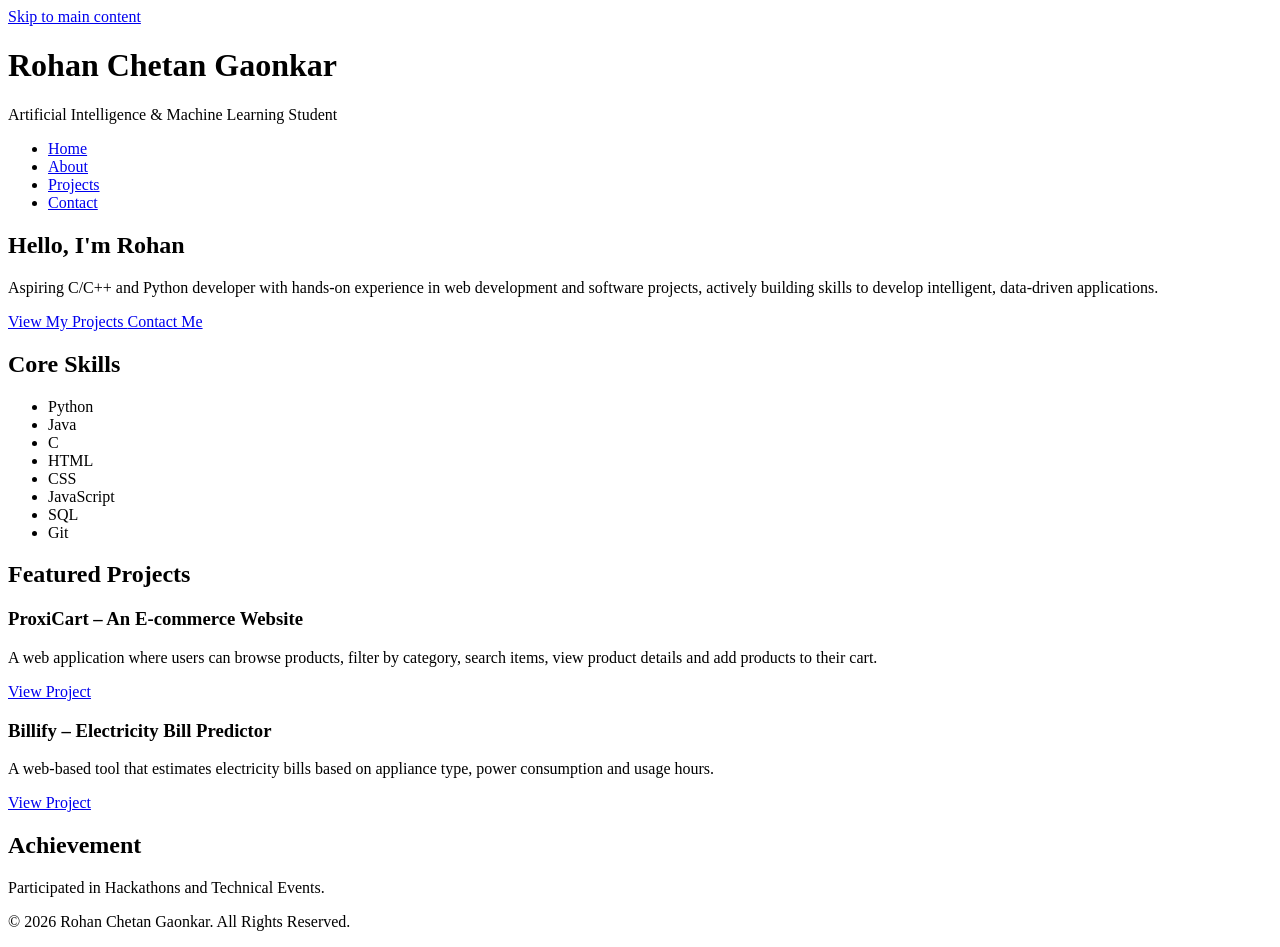
==== index.html @ 2229662d "Add files via upload" ====
<!DOCTYPE html>

<html lang="en">

<head>
    <meta charset="UTF-8">


<meta name="viewport" content="width=device-width, initial-scale=1.0">

<title>Rohan Chetan Gaonkar | AI & ML Portfolio</title>

<meta name="description"
    content="Portfolio of Rohan Chetan Gaonkar, an aspiring AI and Machine Learning developer skilled in Python, Java, C, JavaScript, SQL and web development.">

<meta name="author" content="Rohan Chetan Gaonkar">

<meta name="robots" content="index, follow">

<link rel="canonical" href="https://yourdomain.com/">

<link rel="stylesheet" href="css/style.css">


</head>

<body>


<!-- Skip Navigation -->
<a class="skip-link" href="#main-content">
    Skip to main content
</a>

<!-- Header -->
<header role="banner">

    <div class="container">

        <h1>Rohan Chetan Gaonkar</h1>

        <p>Artificial Intelligence &amp; Machine Learning Student</p>

        <!-- Navigation -->
        <nav aria-label="Primary Navigation">

            <ul>
                <li>
                    <a href="index.html" aria-current="page">
                        Home
                    </a>
                </li>

                <li>
                    <a href="about.html">
                        About
                    </a>
                </li>

                <li>
                    <a href="projects.html">
                        Projects
                    </a>
                </li>

                <li>
                    <a href="contact.html">
                        Contact
                    </a>
                </li>
            </ul>

        </nav>

    </div>

</header>

<!-- Main Content -->
<main id="main-content">

    <!-- Hero Section -->
    <section class="hero" aria-labelledby="hero-heading">

        <div class="container">

            <h2 id="hero-heading">
                Hello, I'm Rohan
            </h2>

            <p>
                Aspiring C/C++ and Python developer with hands-on
                experience in web development and software projects,
                actively building skills to develop intelligent,
                data-driven applications.
            </p>

            <div class="hero-buttons">

                <a href="projects.html" class="button">
                    View My Projects
                </a>

                <a href="contact.html" class="button secondary-button">
                    Contact Me
                </a>

            </div>

        </div>

    </section>

    <!-- Skills Section -->
    <section class="skills" aria-labelledby="skills-heading">

        <div class="container">

            <h2 id="skills-heading">
                Core Skills
            </h2>

            <ul class="skills-list">

                <li>Python</li>
                <li>Java</li>
                <li>C</li>
                <li>HTML</li>
                <li>CSS</li>
                <li>JavaScript</li>
                <li>SQL</li>
                <li>Git</li>

            </ul>

        </div>

    </section>

    <!-- Featured Projects -->
    <section class="featured-projects"
        aria-labelledby="projects-heading">

        <div class="container">

            <h2 id="projects-heading">
                Featured Projects
            </h2>

            <div class="project-grid">

                <article class="project-card">

                    <h3>
                        ProxiCart – An E-commerce Website
                    </h3>

                    <p>
                        A web application where users can browse
                        products, filter by category, search items,
                        view product details and add products to
                        their cart.
                    </p>

                    <a href="projects.html"
                        aria-label="Learn more about ProxiCart project">
                        View Project
                    </a>

                </article>

                <article class="project-card">

                    <h3>
                        Billify – Electricity Bill Predictor
                    </h3>

                    <p>
                        A web-based tool that estimates electricity
                        bills based on appliance type, power
                        consumption and usage hours.
                    </p>

                    <a href="projects.html"
                        aria-label="Learn more about Billify project">
                        View Project
                    </a>

                </article>

            </div>

        </div>

    </section>

    <!-- Achievement Section -->
    <section class="achievement"
        aria-labelledby="achievement-heading">

        <div class="container">

            <h2 id="achievement-heading">
                Achievement
            </h2>

            <p>
                Participated in Hackathons and Technical Events.
            </p>

        </div>

    </section>

</main>

<!-- Footer -->
<footer role="contentinfo">

    <div class="container">

        <p>
            &copy; 2026 Rohan Chetan Gaonkar.
            All Rights Reserved.
        </p>

    </div>

</footer>

<script src="js/script.js"></script>
</body>

</html>
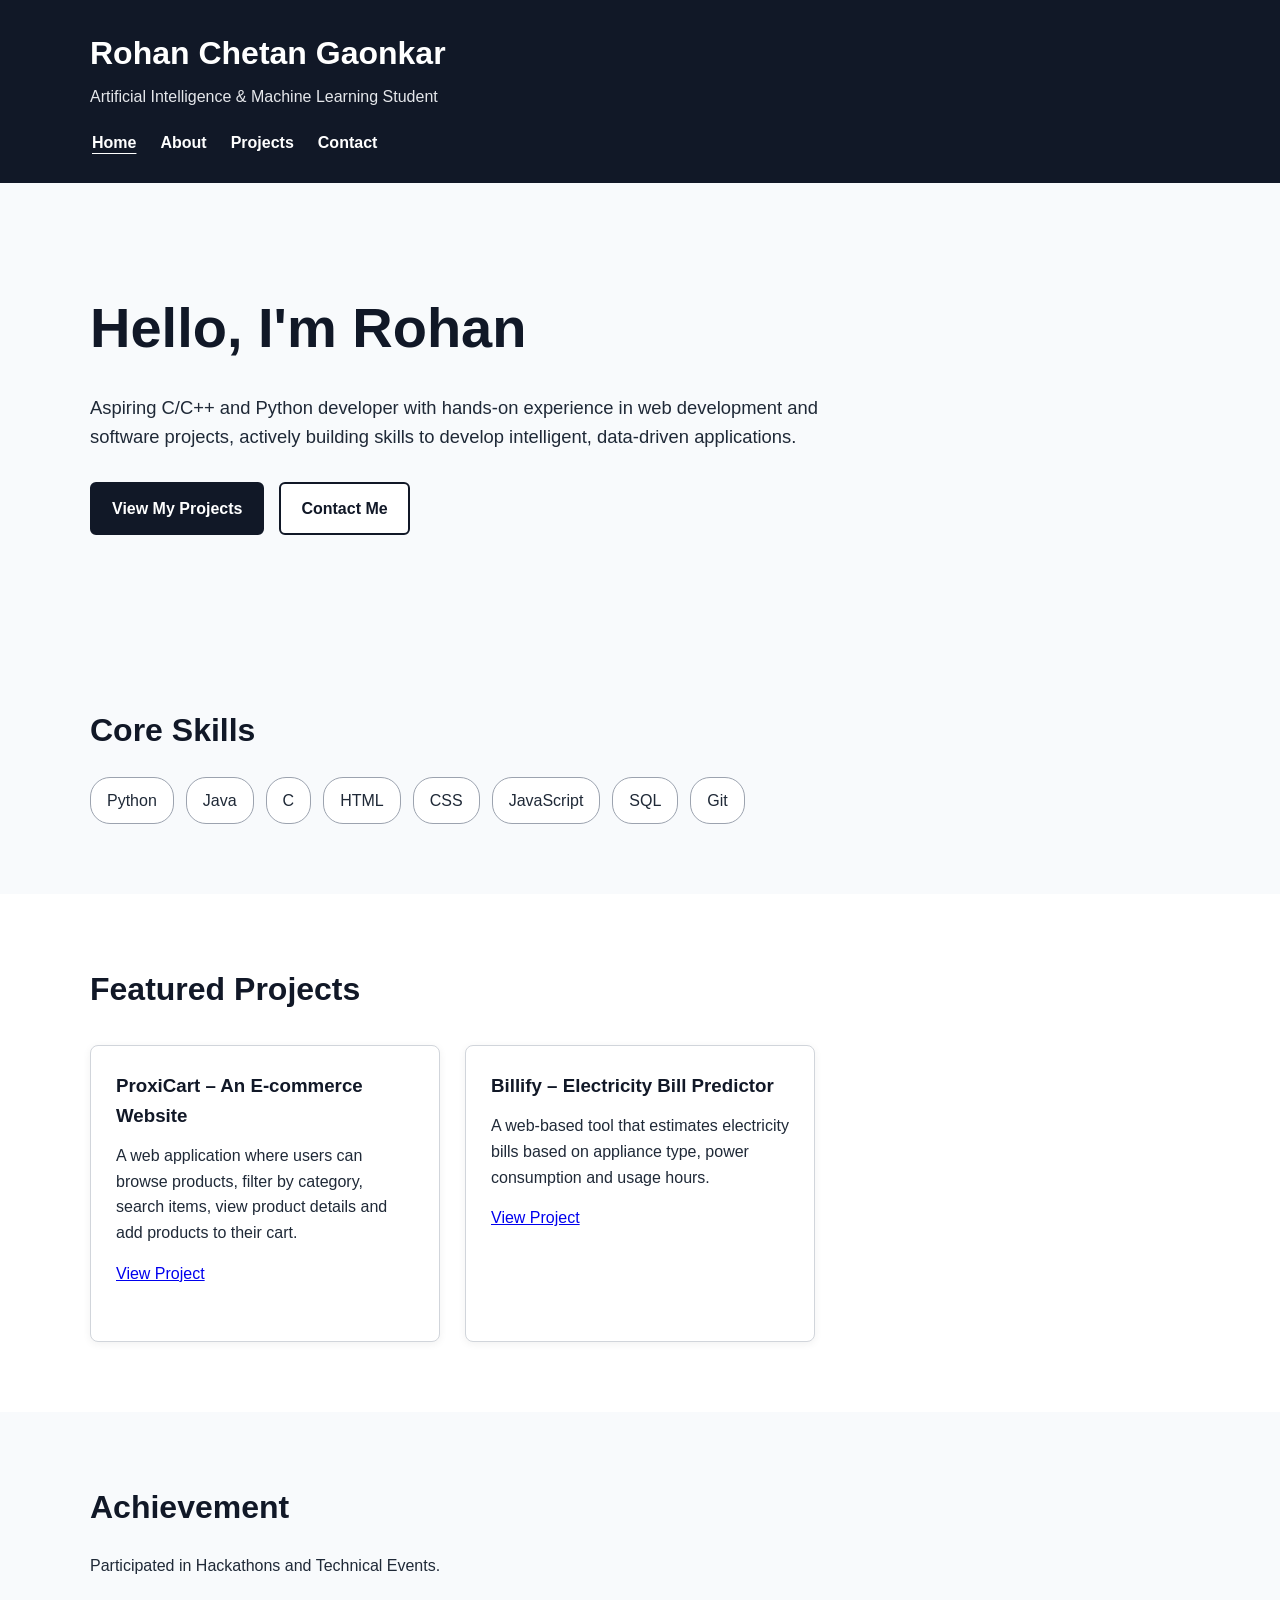
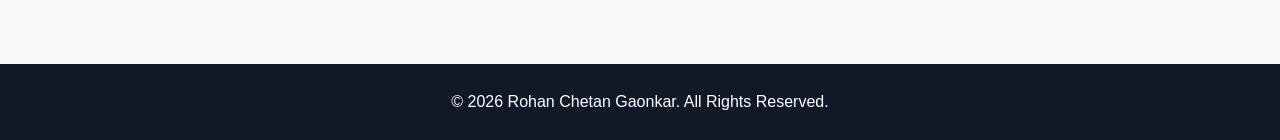
==== commit ced9ad41: "Add files via upload" ====
--- a/index.html
+++ b/index.html
@@ -19,7 +19,7 @@
 
 <link rel="canonical" href="https://yourdomain.com/">
 
-<link rel="stylesheet" href="css/style.css">
+<link rel="stylesheet" href="style.css">
 
 
 </head>
@@ -228,7 +228,7 @@
 
 </footer>
 
-<script src="js/script.js"></script>
+<script src="script.js"></script>
 </body>
 
 </html>
--- a/style.css
+++ b/style.css
@@ -0,0 +1,404 @@
+/* =========================================
+Base Styles
+========================================= */
+
+* {
+  box-sizing: border-box;
+  margin: 0;
+  padding: 0;
+  }
+
+html {
+scroll-behavior: smooth;
+}
+
+body {
+font-family: Arial, Helvetica, sans-serif;
+line-height: 1.6;
+color: #1f2937;
+background-color: #ffffff;
+}
+
+.container {
+width: min(1100px, 92%);
+margin: 0 auto;
+}
+
+/* =========================================
+Accessibility
+========================================= */
+
+.skip-link {
+position: absolute;
+left: -9999px;
+top: 10px;
+z-index: 9999;
+padding: 12px 16px;
+background-color: #111827;
+color: #ffffff;
+text-decoration: none;
+border-radius: 4px;
+}
+
+.skip-link:focus {
+left: 10px;
+}
+
+/* Visible keyboard focus */
+
+a:focus-visible,
+button:focus-visible,
+input:focus-visible,
+textarea:focus-visible {
+outline: 3px solid #f59e0b;
+outline-offset: 3px;
+}
+
+/* =========================================
+Header
+========================================= */
+
+header {
+background-color: #111827;
+color: #ffffff;
+padding: 28px 0;
+}
+
+header h1 {
+font-size: 2rem;
+margin-bottom: 5px;
+}
+
+header p {
+margin-bottom: 20px;
+color: #e5e7eb;
+}
+
+/* =========================================
+Navigation
+========================================= */
+
+nav ul {
+display: flex;
+flex-wrap: wrap;
+gap: 20px;
+list-style: none;
+}
+
+nav a {
+color: #ffffff;
+text-decoration: none;
+font-weight: 600;
+padding: 8px 2px;
+}
+
+nav a:hover {
+text-decoration: underline;
+}
+
+nav a[aria-current="page"] {
+text-decoration: underline;
+text-underline-offset: 5px;
+}
+
+/* =========================================
+Main Content
+========================================= */
+
+main {
+min-height: 70vh;
+}
+
+section {
+padding: 70px 0;
+}
+
+section:nth-child(even) {
+background-color: #f8fafc;
+}
+
+h2 {
+margin-bottom: 20px;
+font-size: 2rem;
+color: #111827;
+}
+
+h3 {
+margin-bottom: 12px;
+color: #111827;
+}
+
+p {
+max-width: 750px;
+margin-bottom: 15px;
+}
+
+/* =========================================
+Hero
+========================================= */
+
+.hero {
+padding: 100px 0;
+background-color: #f8fafc;
+}
+
+.hero h2 {
+font-size: clamp(2rem, 5vw, 3.5rem);
+margin-bottom: 20px;
+}
+
+.hero p {
+font-size: 1.15rem;
+margin-bottom: 30px;
+}
+
+.hero-buttons {
+display: flex;
+flex-wrap: wrap;
+gap: 15px;
+}
+
+/* =========================================
+Buttons
+========================================= */
+
+.button,
+button {
+display: inline-block;
+padding: 12px 20px;
+border: 2px solid #111827;
+border-radius: 6px;
+background-color: #111827;
+color: #ffffff;
+font-size: 1rem;
+font-weight: 600;
+text-decoration: none;
+cursor: pointer;
+}
+
+.button:hover,
+button:hover {
+background-color: #374151;
+}
+
+.secondary-button {
+background-color: #ffffff;
+color: #111827;
+}
+
+.secondary-button:hover {
+background-color: #e5e7eb;
+}
+
+/* =========================================
+Skills
+========================================= */
+
+.skills-list {
+display: flex;
+flex-wrap: wrap;
+gap: 12px;
+list-style: none;
+margin-top: 20px;
+}
+
+.skills-list li {
+padding: 10px 16px;
+border: 1px solid #9ca3af;
+border-radius: 20px;
+background-color: #ffffff;
+}
+
+/* =========================================
+Projects
+========================================= */
+
+.project-grid {
+display: grid;
+grid-template-columns: repeat(3, 1fr);
+gap: 25px;
+margin-top: 30px;
+}
+
+.project-card {
+height: 100%;
+padding: 25px;
+border: 1px solid #d1d5db;
+border-radius: 8px;
+background-color: #ffffff;
+box-shadow: 0 2px 8px rgba(0, 0, 0, 0.06);
+}
+
+.project-card p {
+margin-bottom: 15px;
+}
+
+.project-card ul {
+margin: 15px 0 0 20px;
+}
+
+.project-card li {
+margin-bottom: 6px;
+}
+
+/* =========================================
+About / Education / Certifications
+========================================= */
+
+article {
+margin-bottom: 30px;
+}
+
+article p {
+margin-bottom: 8px;
+}
+
+section ul:not(.skills-list) {
+margin-left: 20px;
+}
+
+section ul:not(.skills-list) li {
+margin-bottom: 10px;
+}
+
+/* =========================================
+Contact Information
+========================================= */
+
+address {
+font-style: normal;
+margin-top: 25px;
+}
+
+address a {
+color: #075985;
+font-weight: 600;
+}
+
+address a:hover {
+text-decoration: underline;
+}
+
+/* =========================================
+Contact Form
+========================================= */
+
+form {
+width: min(600px, 100%);
+margin-top: 25px;
+}
+
+.form-group {
+margin-bottom: 20px;
+}
+
+label {
+display: block;
+margin-bottom: 7px;
+font-weight: 700;
+}
+
+input,
+textarea {
+width: 100%;
+padding: 12px;
+border: 2px solid #6b7280;
+border-radius: 5px;
+background-color: #ffffff;
+color: #111827;
+font: inherit;
+}
+
+textarea {
+resize: vertical;
+min-height: 150px;
+}
+
+input:focus,
+textarea:focus {
+border-color: #075985;
+}
+
+/* =========================================
+Footer
+========================================= */
+
+footer {
+padding: 25px 0;
+background-color: #111827;
+color: #ffffff;
+text-align: center;
+}
+
+footer p {
+margin: 0 auto;
+}
+
+/* =========================================
+Responsive Design
+========================================= */
+
+@media (max-width: 800px) {
+
+
+.project-grid {
+    grid-template-columns: 1fr;
+}
+
+header h1 {
+    font-size: 1.7rem;
+}
+
+nav ul {
+    gap: 14px;
+}
+
+section {
+    padding: 55px 0;
+}
+
+
+}
+
+@media (max-width: 500px) {
+
+
+.hero {
+    padding: 70px 0;
+}
+
+.hero-buttons {
+    flex-direction: column;
+    align-items: flex-start;
+}
+
+.button {
+    width: 100%;
+    text-align: center;
+}
+
+nav ul {
+    flex-direction: column;
+    gap: 8px;
+}
+
+h2 {
+    font-size: 1.7rem;
+}
+
+
+}
+
+/* =========================================
+Reduced Motion
+========================================= */
+
+@media (prefers-reduced-motion: reduce) {
+
+
+html {
+    scroll-behavior: auto;
+}
+
+
+}
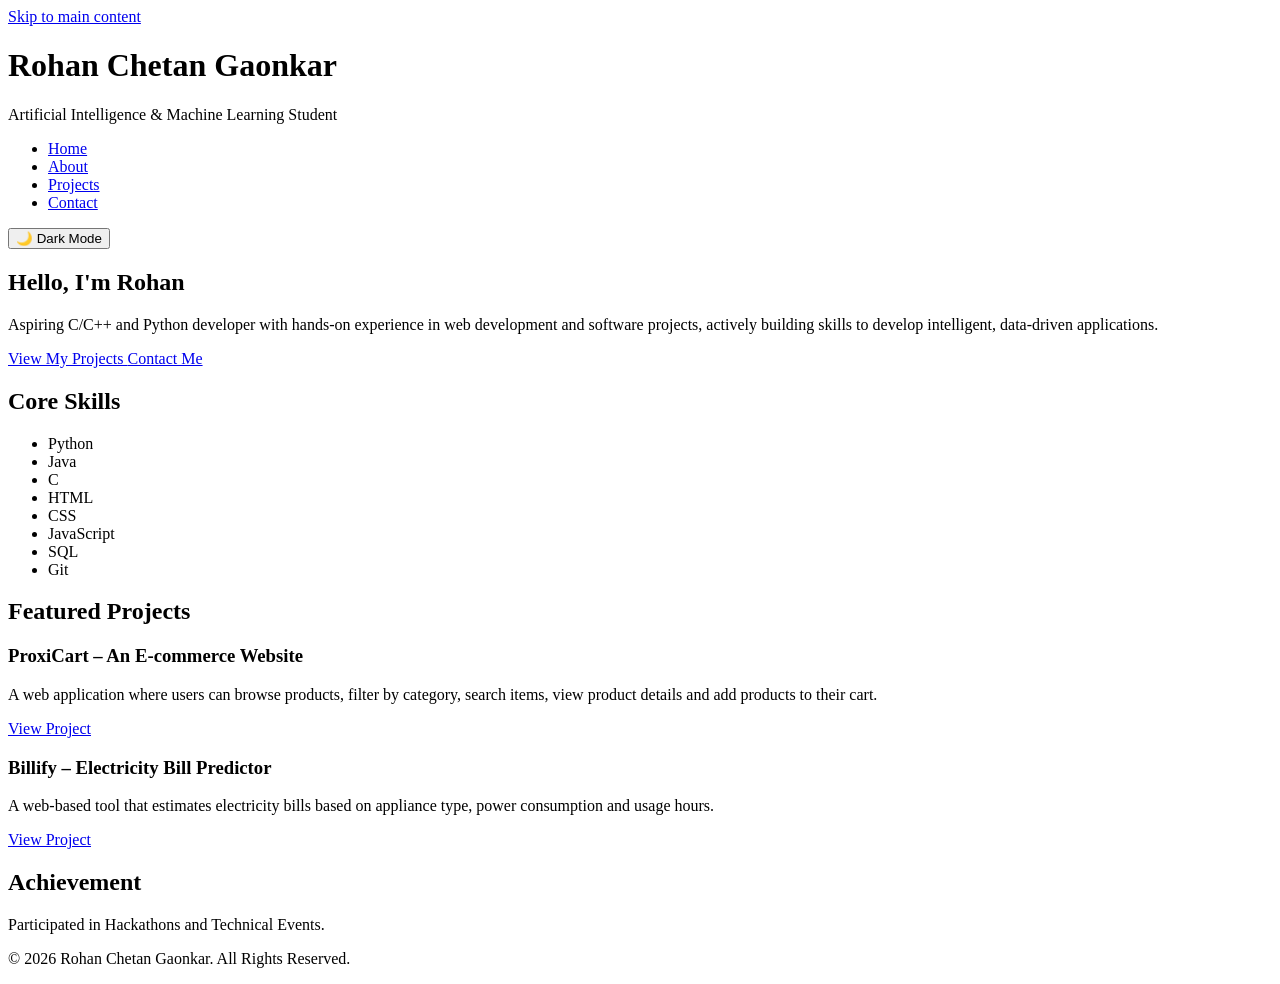
==== commit bc29b60f: "Add files via upload Complete Task 2 responsive CSS design" ====
--- a/index.html
+++ b/index.html
@@ -19,7 +19,7 @@
 
 <link rel="canonical" href="https://yourdomain.com/">
 
-<link rel="stylesheet" href="style.css">
+<link rel="stylesheet" href="css/style.css">
 
 
 </head>
@@ -71,9 +71,11 @@
             </ul>
 
         </nav>
-
+        <button type="button" class="theme-toggle" id="themeToggle">
+            🌙 Dark Mode
+        </button>
     </div>
-
+    
 </header>
 
 <!-- Main Content -->
@@ -228,7 +230,7 @@
 
 </footer>
 
-<script src="script.js"></script>
+<script src="js/script.js"></script>
 </body>
 
 </html>
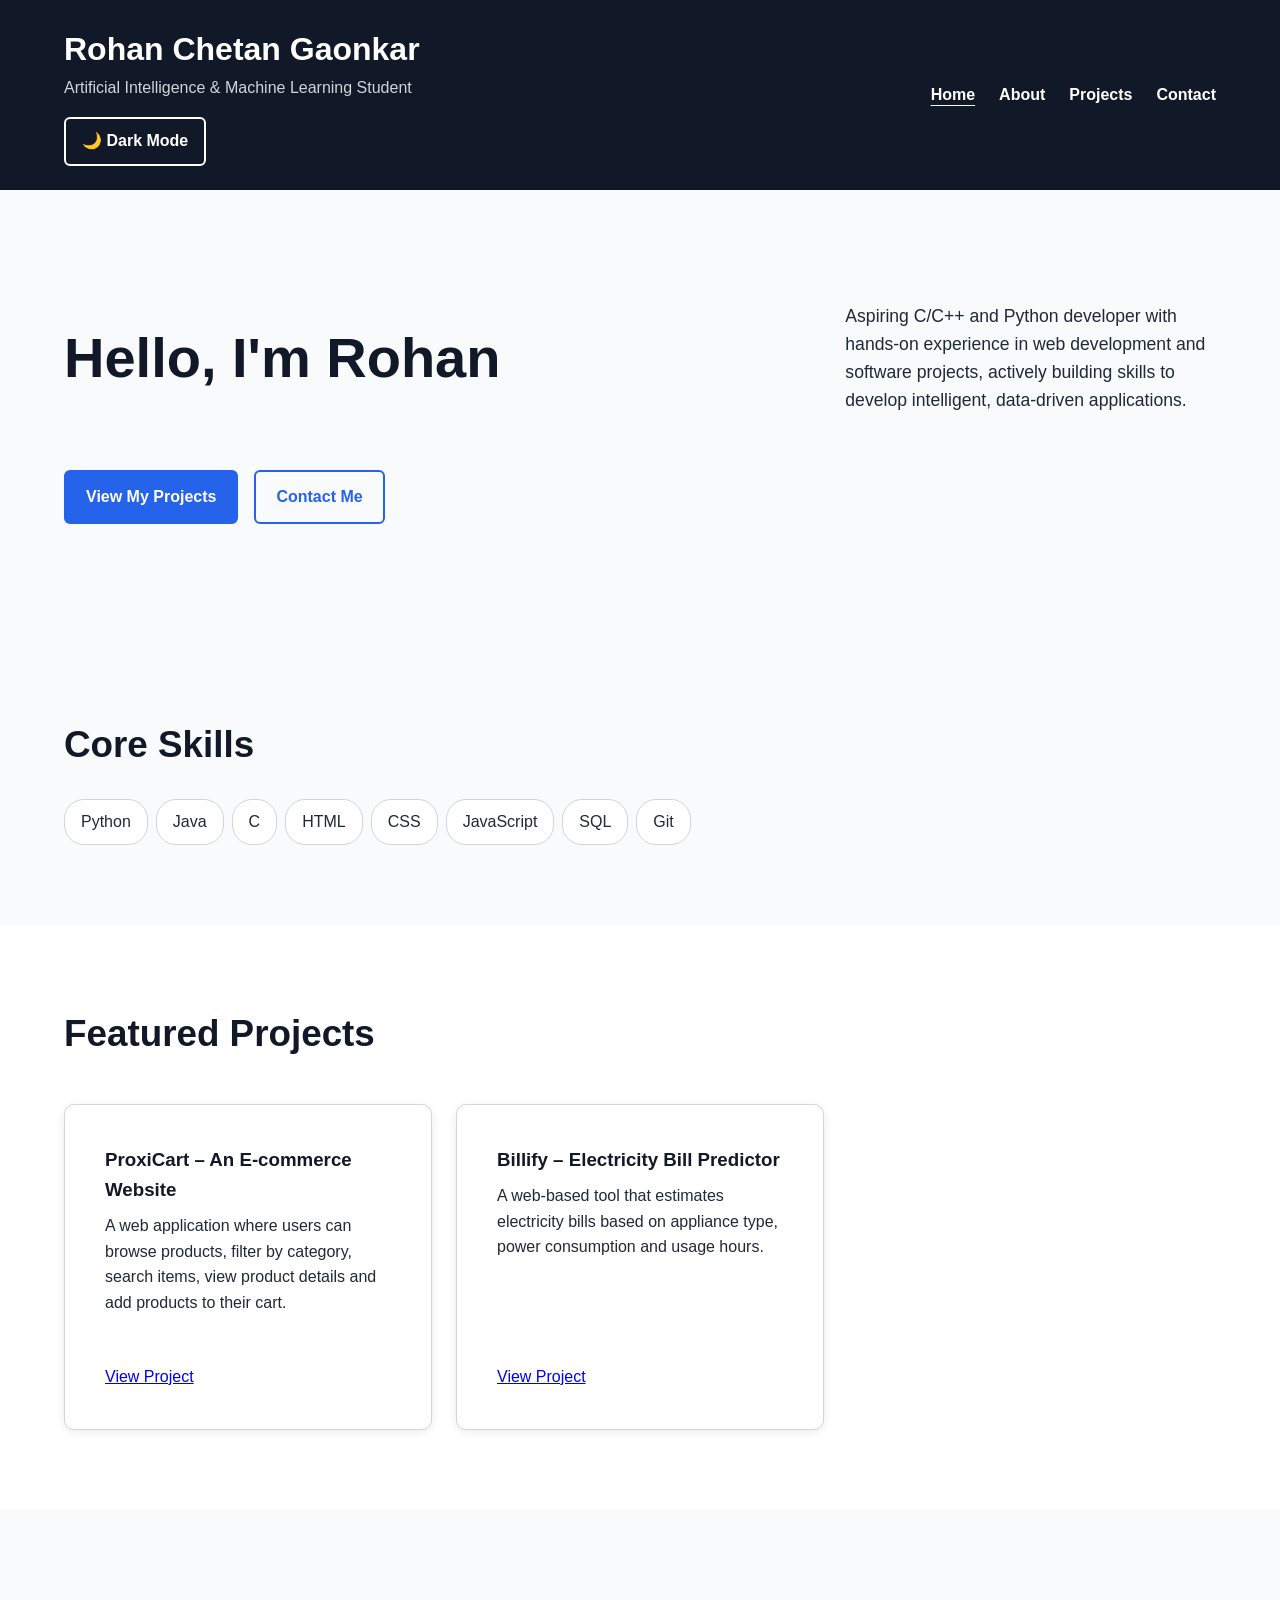
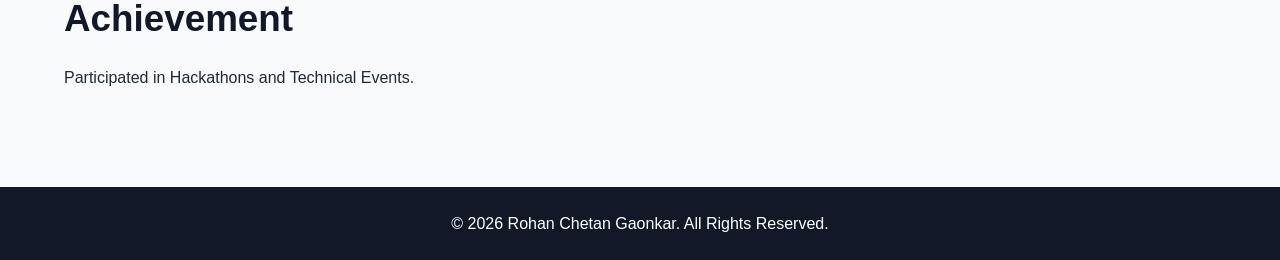
==== commit af6ef4d9: "Add files via upload" ====
--- a/index.html
+++ b/index.html
@@ -1,236 +1,259 @@
 <!DOCTYPE html>
-
 <html lang="en">
 
 <head>
     <meta charset="UTF-8">
 
-
-<meta name="viewport" content="width=device-width, initial-scale=1.0">
-
-<title>Rohan Chetan Gaonkar | AI & ML Portfolio</title>
-
-<meta name="description"
-    content="Portfolio of Rohan Chetan Gaonkar, an aspiring AI and Machine Learning developer skilled in Python, Java, C, JavaScript, SQL and web development.">
-
-<meta name="author" content="Rohan Chetan Gaonkar">
-
-<meta name="robots" content="index, follow">
-
-<link rel="canonical" href="https://yourdomain.com/">
-
-<link rel="stylesheet" href="css/style.css">
-
-
+    <meta name="viewport" content="width=device-width, initial-scale=1.0">
+
+    <title>Rohan Chetan Gaonkar | AI &amp; ML Portfolio</title>
+
+    <meta name="description"
+        content="Portfolio of Rohan Chetan Gaonkar, an aspiring AI and Machine Learning developer skilled in Python, Java, C, JavaScript, SQL and web development.">
+
+    <meta name="author" content="Rohan Chetan Gaonkar">
+
+    <meta name="robots" content="index, follow">
+
+    <link rel="canonical"
+        href="https://rohangaonkar3.github.io/portfolio/">
+
+    <link rel="stylesheet" href="css/style.css">
 </head>
 
 <body>
 
-
-<!-- Skip Navigation -->
-<a class="skip-link" href="#main-content">
-    Skip to main content
-</a>
-
-<!-- Header -->
-<header role="banner">
-
-    <div class="container">
-
-        <h1>Rohan Chetan Gaonkar</h1>
-
-        <p>Artificial Intelligence &amp; Machine Learning Student</p>
-
-        <!-- Navigation -->
-        <nav aria-label="Primary Navigation">
-
-            <ul>
-                <li>
-                    <a href="index.html" aria-current="page">
-                        Home
+    <!-- Skip Navigation -->
+    <a class="skip-link" href="#main-content">
+        Skip to main content
+    </a>
+
+    <!-- Header -->
+    <header role="banner">
+
+        <div class="container">
+
+            <!-- Header Top -->
+            <div class="header-top">
+
+                <div class="header-info">
+
+                    <h1>
+                        Rohan Chetan Gaonkar
+                    </h1>
+
+                    <p>
+                        Artificial Intelligence &amp; Machine Learning Student
+                    </p>
+
+                </div>
+
+                <!-- Theme Toggle -->
+                <button
+                    type="button"
+                    class="theme-toggle"
+                    id="themeToggle"
+                    aria-label="Toggle between light and dark mode">
+                    🌙 Dark Mode
+                </button>
+
+            </div>
+
+            <!-- Navigation -->
+            <nav aria-label="Primary Navigation">
+
+                <ul>
+
+                    <li>
+                        <a href="index.html" aria-current="page">
+                            Home
+                        </a>
+                    </li>
+
+                    <li>
+                        <a href="about.html">
+                            About
+                        </a>
+                    </li>
+
+                    <li>
+                        <a href="projects.html">
+                            Projects
+                        </a>
+                    </li>
+
+                    <li>
+                        <a href="contact.html">
+                            Contact
+                        </a>
+                    </li>
+
+                </ul>
+
+            </nav>
+
+        </div>
+
+    </header>
+
+    <!-- Main Content -->
+    <main id="main-content">
+
+        <!-- Hero Section -->
+        <section class="hero" aria-labelledby="hero-heading">
+
+            <div class="container">
+
+                <h2 id="hero-heading">
+                    Hello, I'm Rohan
+                </h2>
+
+                <p>
+                    Aspiring C/C++ and Python developer with hands-on
+                    experience in web development and software projects,
+                    actively building skills to develop intelligent,
+                    data-driven applications.
+                </p>
+
+                <div class="hero-buttons">
+
+                    <a href="projects.html" class="button">
+                        View My Projects
                     </a>
-                </li>
-
-                <li>
-                    <a href="about.html">
-                        About
+
+                    <a href="contact.html"
+                        class="button secondary-button">
+                        Contact Me
                     </a>
-                </li>
-
-                <li>
-                    <a href="projects.html">
-                        Projects
-                    </a>
-                </li>
-
-                <li>
-                    <a href="contact.html">
-                        Contact
-                    </a>
-                </li>
-            </ul>
-
-        </nav>
-        <button type="button" class="theme-toggle" id="themeToggle">
-            🌙 Dark Mode
-        </button>
-    </div>
-    
-</header>
-
-<!-- Main Content -->
-<main id="main-content">
-
-    <!-- Hero Section -->
-    <section class="hero" aria-labelledby="hero-heading">
+
+                </div>
+
+            </div>
+
+        </section>
+
+        <!-- Skills Section -->
+        <section class="skills" aria-labelledby="skills-heading">
+
+            <div class="container">
+
+                <h2 id="skills-heading">
+                    Core Skills
+                </h2>
+
+                <ul class="skills-list">
+
+                    <li>Python</li>
+                    <li>Java</li>
+                    <li>C</li>
+                    <li>HTML</li>
+                    <li>CSS</li>
+                    <li>JavaScript</li>
+                    <li>SQL</li>
+                    <li>Git</li>
+
+                </ul>
+
+            </div>
+
+        </section>
+
+        <!-- Featured Projects -->
+        <section class="featured-projects"
+            aria-labelledby="projects-heading">
+
+            <div class="container">
+
+                <h2 id="projects-heading">
+                    Featured Projects
+                </h2>
+
+                <div class="project-grid">
+
+                    <!-- ProxiCart -->
+                    <article class="project-card">
+
+                        <h3>
+                            ProxiCart – An E-commerce Website
+                        </h3>
+
+                        <p>
+                            A web application where users can browse
+                            products, filter by category, search items,
+                            view product details and add products to
+                            their cart.
+                        </p>
+
+                        <a href="projects.html"
+                            aria-label="Learn more about ProxiCart project">
+                            View Project
+                        </a>
+
+                    </article>
+
+                    <!-- Billify -->
+                    <article class="project-card">
+
+                        <h3>
+                            Billify – Electricity Bill Predictor
+                        </h3>
+
+                        <p>
+                            A web-based tool that estimates electricity
+                            bills based on appliance type, power
+                            consumption and usage hours.
+                        </p>
+
+                        <a href="projects.html"
+                            aria-label="Learn more about Billify project">
+                            View Project
+                        </a>
+
+                    </article>
+
+                </div>
+
+            </div>
+
+        </section>
+
+        <!-- Achievement Section -->
+        <section class="achievement"
+            aria-labelledby="achievement-heading">
+
+            <div class="container">
+
+                <h2 id="achievement-heading">
+                    Achievement
+                </h2>
+
+                <p>
+                    Participated in Hackathons and Technical Events.
+                </p>
+
+            </div>
+
+        </section>
+
+    </main>
+
+    <!-- Footer -->
+    <footer role="contentinfo">
 
         <div class="container">
 
-            <h2 id="hero-heading">
-                Hello, I'm Rohan
-            </h2>
-
             <p>
-                Aspiring C/C++ and Python developer with hands-on
-                experience in web development and software projects,
-                actively building skills to develop intelligent,
-                data-driven applications.
+                &copy; 2026 Rohan Chetan Gaonkar.
+                All Rights Reserved.
             </p>
 
-            <div class="hero-buttons">
-
-                <a href="projects.html" class="button">
-                    View My Projects
-                </a>
-
-                <a href="contact.html" class="button secondary-button">
-                    Contact Me
-                </a>
-
-            </div>
-
         </div>
 
-    </section>
-
-    <!-- Skills Section -->
-    <section class="skills" aria-labelledby="skills-heading">
-
-        <div class="container">
-
-            <h2 id="skills-heading">
-                Core Skills
-            </h2>
-
-            <ul class="skills-list">
-
-                <li>Python</li>
-                <li>Java</li>
-                <li>C</li>
-                <li>HTML</li>
-                <li>CSS</li>
-                <li>JavaScript</li>
-                <li>SQL</li>
-                <li>Git</li>
-
-            </ul>
-
-        </div>
-
-    </section>
-
-    <!-- Featured Projects -->
-    <section class="featured-projects"
-        aria-labelledby="projects-heading">
-
-        <div class="container">
-
-            <h2 id="projects-heading">
-                Featured Projects
-            </h2>
-
-            <div class="project-grid">
-
-                <article class="project-card">
-
-                    <h3>
-                        ProxiCart – An E-commerce Website
-                    </h3>
-
-                    <p>
-                        A web application where users can browse
-                        products, filter by category, search items,
-                        view product details and add products to
-                        their cart.
-                    </p>
-
-                    <a href="projects.html"
-                        aria-label="Learn more about ProxiCart project">
-                        View Project
-                    </a>
-
-                </article>
-
-                <article class="project-card">
-
-                    <h3>
-                        Billify – Electricity Bill Predictor
-                    </h3>
-
-                    <p>
-                        A web-based tool that estimates electricity
-                        bills based on appliance type, power
-                        consumption and usage hours.
-                    </p>
-
-                    <a href="projects.html"
-                        aria-label="Learn more about Billify project">
-                        View Project
-                    </a>
-
-                </article>
-
-            </div>
-
-        </div>
-
-    </section>
-
-    <!-- Achievement Section -->
-    <section class="achievement"
-        aria-labelledby="achievement-heading">
-
-        <div class="container">
-
-            <h2 id="achievement-heading">
-                Achievement
-            </h2>
-
-            <p>
-                Participated in Hackathons and Technical Events.
-            </p>
-
-        </div>
-
-    </section>
-
-</main>
-
-<!-- Footer -->
-<footer role="contentinfo">
-
-    <div class="container">
-
-        <p>
-            &copy; 2026 Rohan Chetan Gaonkar.
-            All Rights Reserved.
-        </p>
-
-    </div>
-
-</footer>
-
-<script src="js/script.js"></script>
+    </footer>
+
+    <!-- JavaScript -->
+    <script src="js/script.js"></script>
+
 </body>
 
-</html>
+</html>
--- a/css/style.css
+++ b/css/style.css
@@ -0,0 +1,599 @@
+/* =========================================
+   CSS VARIABLES
+   ========================================= */
+
+:root {
+    --bg-color: #ffffff;
+    --surface-color: #f8fafc;
+    --text-color: #1f2937;
+    --heading-color: #111827;
+    --primary-color: #2563eb;
+    --primary-hover: #1d4ed8;
+    --border-color: #d1d5db;
+    --header-bg: #111827;
+    --header-text: #ffffff;
+    --focus-color: #f59e0b;
+
+    --spacing-xs: 0.5rem;
+    --spacing-sm: 1rem;
+    --spacing-md: 1.5rem;
+    --spacing-lg: 2.5rem;
+    --spacing-xl: 4rem;
+
+    --radius-sm: 6px;
+    --radius-md: 10px;
+
+    --shadow-sm: 0 2px 8px rgba(0, 0, 0, 0.08);
+    --transition: 0.3s ease;
+}
+
+/* =========================================
+   DARK THEME
+   ========================================= */
+
+[data-theme="dark"] {
+    --bg-color: #111827;
+    --surface-color: #1f2937;
+    --text-color: #e5e7eb;
+    --heading-color: #ffffff;
+    --primary-color: #60a5fa;
+    --primary-hover: #93c5fd;
+    --border-color: #4b5563;
+    --header-bg: #030712;
+    --header-text: #ffffff;
+    --focus-color: #fbbf24;
+
+    --shadow-sm: 0 2px 8px rgba(0, 0, 0, 0.3);
+}
+
+/* =========================================
+   RESET
+   ========================================= */
+
+* {
+    box-sizing: border-box;
+    margin: 0;
+    padding: 0;
+}
+
+html {
+    scroll-behavior: smooth;
+}
+
+body {
+    font-family: Arial, Helvetica, sans-serif;
+    line-height: 1.6;
+    color: var(--text-color);
+    background-color: var(--bg-color);
+    transition:
+        background-color var(--transition),
+        color var(--transition);
+}
+
+img {
+    max-width: 100%;
+    height: auto;
+    display: block;
+}
+
+.container {
+    width: min(92%, 1100px);
+    margin-inline: auto;
+}
+
+/* =========================================
+   ACCESSIBILITY
+   ========================================= */
+
+.skip-link {
+    position: absolute;
+    top: 10px;
+    left: -9999px;
+    z-index: 9999;
+
+    padding: 12px 16px;
+
+    background-color: var(--header-bg);
+    color: var(--header-text);
+
+    text-decoration: none;
+    border-radius: var(--radius-sm);
+}
+
+.skip-link:focus {
+    left: 10px;
+}
+
+a:focus-visible,
+button:focus-visible,
+input:focus-visible,
+textarea:focus-visible {
+    outline: 3px solid var(--focus-color);
+    outline-offset: 3px;
+}
+
+/* =========================================
+   HEADER
+   FLEXBOX
+   ========================================= */
+
+header {
+    background-color: var(--header-bg);
+    color: var(--header-text);
+    padding: var(--spacing-md) 0;
+}
+
+header .container {
+    display: flex;
+    flex-direction: column;
+    gap: var(--spacing-sm);
+}
+
+header h1 {
+    font-size: clamp(1.5rem, 5vw, 2rem);
+}
+
+header p {
+    color: #d1d5db;
+}
+
+/* =========================================
+   NAVIGATION
+   FLEXBOX
+   ========================================= */
+
+nav ul {
+    display: flex;
+    flex-direction: column;
+    gap: var(--spacing-xs);
+
+    list-style: none;
+}
+
+nav a {
+    display: block;
+
+    padding: 0.5rem 0;
+
+    color: var(--header-text);
+    text-decoration: none;
+    font-weight: 600;
+
+    transition: color var(--transition);
+}
+
+nav a:hover {
+    color: var(--primary-color);
+}
+
+nav a[aria-current="page"] {
+    text-decoration: underline;
+    text-underline-offset: 5px;
+}
+
+/* =========================================
+   THEME TOGGLE
+   ========================================= */
+
+.theme-toggle {
+    align-self: flex-start;
+
+    padding: 0.6rem 1rem;
+
+    border: 2px solid var(--header-text);
+    border-radius: var(--radius-sm);
+
+    background-color: transparent;
+    color: var(--header-text);
+
+    font: inherit;
+    font-weight: 600;
+
+    cursor: pointer;
+
+    transition:
+        background-color var(--transition),
+        color var(--transition);
+}
+
+.theme-toggle:hover {
+    background-color: var(--header-text);
+    color: var(--header-bg);
+}
+
+/* =========================================
+   MAIN
+   ========================================= */
+
+main {
+    min-height: 70vh;
+}
+
+section {
+    padding: var(--spacing-xl) 0;
+}
+
+section:nth-child(even) {
+    background-color: var(--surface-color);
+}
+
+h2 {
+    margin-bottom: var(--spacing-sm);
+
+    color: var(--heading-color);
+
+    font-size: clamp(1.7rem, 5vw, 2.3rem);
+}
+
+h3 {
+    margin-bottom: var(--spacing-xs);
+    color: var(--heading-color);
+}
+
+p {
+    max-width: 750px;
+    margin-bottom: var(--spacing-sm);
+}
+
+/* =========================================
+   HERO
+   CSS GRID
+   ========================================= */
+
+.hero {
+    padding: 5rem 0;
+
+    background-color: var(--surface-color);
+}
+
+.hero .container {
+    display: grid;
+    gap: var(--spacing-lg);
+}
+
+.hero h2 {
+    font-size: clamp(2rem, 8vw, 3.5rem);
+}
+
+.hero p {
+    font-size: 1.1rem;
+}
+
+/* =========================================
+   BUTTONS
+   FLEXBOX
+   ========================================= */
+
+.hero-buttons {
+    display: flex;
+    flex-direction: column;
+    align-items: flex-start;
+    gap: var(--spacing-sm);
+}
+
+.button,
+button {
+    display: inline-block;
+
+    padding: 0.75rem 1.25rem;
+
+    border: 2px solid var(--primary-color);
+    border-radius: var(--radius-sm);
+
+    background-color: var(--primary-color);
+    color: #ffffff;
+
+    font: inherit;
+    font-weight: 600;
+
+    text-decoration: none;
+
+    cursor: pointer;
+
+    transition:
+        background-color var(--transition),
+        transform var(--transition);
+}
+
+.button:hover,
+button:hover {
+    background-color: var(--primary-hover);
+    transform: translateY(-2px);
+}
+
+.secondary-button {
+    background-color: transparent;
+    color: var(--primary-color);
+}
+
+.secondary-button:hover {
+    color: #ffffff;
+}
+
+/* =========================================
+   SKILLS
+   FLEXBOX
+   ========================================= */
+
+.skills-list {
+    display: flex;
+    flex-wrap: wrap;
+    gap: var(--spacing-xs);
+
+    list-style: none;
+
+    margin-top: var(--spacing-md);
+}
+
+.skills-list li {
+    padding: 0.6rem 1rem;
+
+    border: 1px solid var(--border-color);
+    border-radius: 20px;
+
+    background-color: var(--bg-color);
+    color: var(--text-color);
+
+    transition:
+        transform var(--transition),
+        box-shadow var(--transition);
+}
+
+.skills-list li:hover {
+    transform: translateY(-2px);
+    box-shadow: var(--shadow-sm);
+}
+
+/* =========================================
+   PROJECT GRID
+   CSS GRID
+   ========================================= */
+
+.project-grid {
+    display: grid;
+
+    grid-template-columns: 1fr;
+
+    gap: var(--spacing-md);
+
+    margin-top: var(--spacing-lg);
+}
+
+.project-card {
+    display: flex;
+    flex-direction: column;
+
+    height: 100%;
+
+    padding: var(--spacing-md);
+
+    border: 1px solid var(--border-color);
+    border-radius: var(--radius-md);
+
+    background-color: var(--bg-color);
+
+    box-shadow: var(--shadow-sm);
+
+    transition:
+        transform var(--transition),
+        box-shadow var(--transition);
+}
+
+.project-card:hover {
+    transform: translateY(-5px);
+    box-shadow: 0 8px 20px rgba(0, 0, 0, 0.12);
+}
+
+.project-card p {
+    flex-grow: 1;
+}
+
+.project-card ul {
+    margin: var(--spacing-sm) 0 0 1.25rem;
+}
+
+.project-card li {
+    margin-bottom: 0.4rem;
+}
+
+/* =========================================
+   ABOUT / EDUCATION / CERTIFICATIONS
+   ========================================= */
+
+article {
+    margin-bottom: var(--spacing-lg);
+}
+
+article p {
+    margin-bottom: 0.5rem;
+}
+
+section ul:not(.skills-list) {
+    margin-left: 1.25rem;
+}
+
+section ul:not(.skills-list) li {
+    margin-bottom: 0.6rem;
+}
+
+/* =========================================
+   CONTACT
+   CSS GRID
+   ========================================= */
+
+address {
+    display: grid;
+    gap: var(--spacing-xs);
+
+    margin-top: var(--spacing-md);
+
+    font-style: normal;
+}
+
+address p {
+    margin-bottom: 0;
+}
+
+address a {
+    color: var(--primary-color);
+    font-weight: 600;
+}
+
+address a:hover {
+    text-decoration: underline;
+}
+
+/* =========================================
+   FORM
+   CSS GRID
+   ========================================= */
+
+form {
+    display: grid;
+    gap: var(--spacing-md);
+
+    width: min(100%, 650px);
+
+    margin-top: var(--spacing-md);
+}
+
+.form-group {
+    display: grid;
+    gap: 0.4rem;
+}
+
+label {
+    font-weight: 700;
+    color: var(--heading-color);
+}
+
+input,
+textarea {
+    width: 100%;
+
+    padding: 0.75rem;
+
+    border: 2px solid var(--border-color);
+    border-radius: var(--radius-sm);
+
+    background-color: var(--bg-color);
+    color: var(--text-color);
+
+    font: inherit;
+}
+
+textarea {
+    min-height: 150px;
+    resize: vertical;
+}
+
+input:focus,
+textarea:focus {
+    border-color: var(--primary-color);
+}
+
+/* =========================================
+   FOOTER
+   ========================================= */
+
+footer {
+    padding: var(--spacing-md) 0;
+
+    background-color: var(--header-bg);
+    color: var(--header-text);
+
+    text-align: center;
+}
+
+footer p {
+    margin: 0 auto;
+}
+
+/* =========================================
+   TABLET
+   ========================================= */
+
+@media (min-width: 600px) {
+
+    header .container {
+        flex-direction: row;
+        flex-wrap: wrap;
+        align-items: center;
+        justify-content: space-between;
+    }
+
+    nav ul {
+        flex-direction: row;
+        gap: var(--spacing-md);
+    }
+
+    .theme-toggle {
+        margin-left: auto;
+    }
+
+    .hero-buttons {
+        flex-direction: row;
+        align-items: center;
+    }
+
+    .project-grid {
+        grid-template-columns: repeat(2, 1fr);
+    }
+}
+
+/* =========================================
+   DESKTOP
+   ========================================= */
+
+@media (min-width: 900px) {
+
+    section {
+        padding: 5rem 0;
+    }
+
+    .hero .container {
+        grid-template-columns: 2fr 1fr;
+        align-items: center;
+    }
+
+    .project-grid {
+        grid-template-columns: repeat(3, 1fr);
+    }
+
+    .project-card {
+        padding: var(--spacing-lg);
+    }
+}
+
+/* =========================================
+   LARGE DESKTOP
+   ========================================= */
+
+@media (min-width: 1200px) {
+
+    .container {
+        width: min(90%, 1200px);
+    }
+
+    .hero {
+        padding: 7rem 0;
+    }
+}
+
+/* =========================================
+   REDUCED MOTION
+   ========================================= */
+
+@media (prefers-reduced-motion: reduce) {
+
+    html {
+        scroll-behavior: auto;
+    }
+
+    *,
+    *::before,
+    *::after {
+        transition: none !important;
+        animation: none !important;
+    }
+}
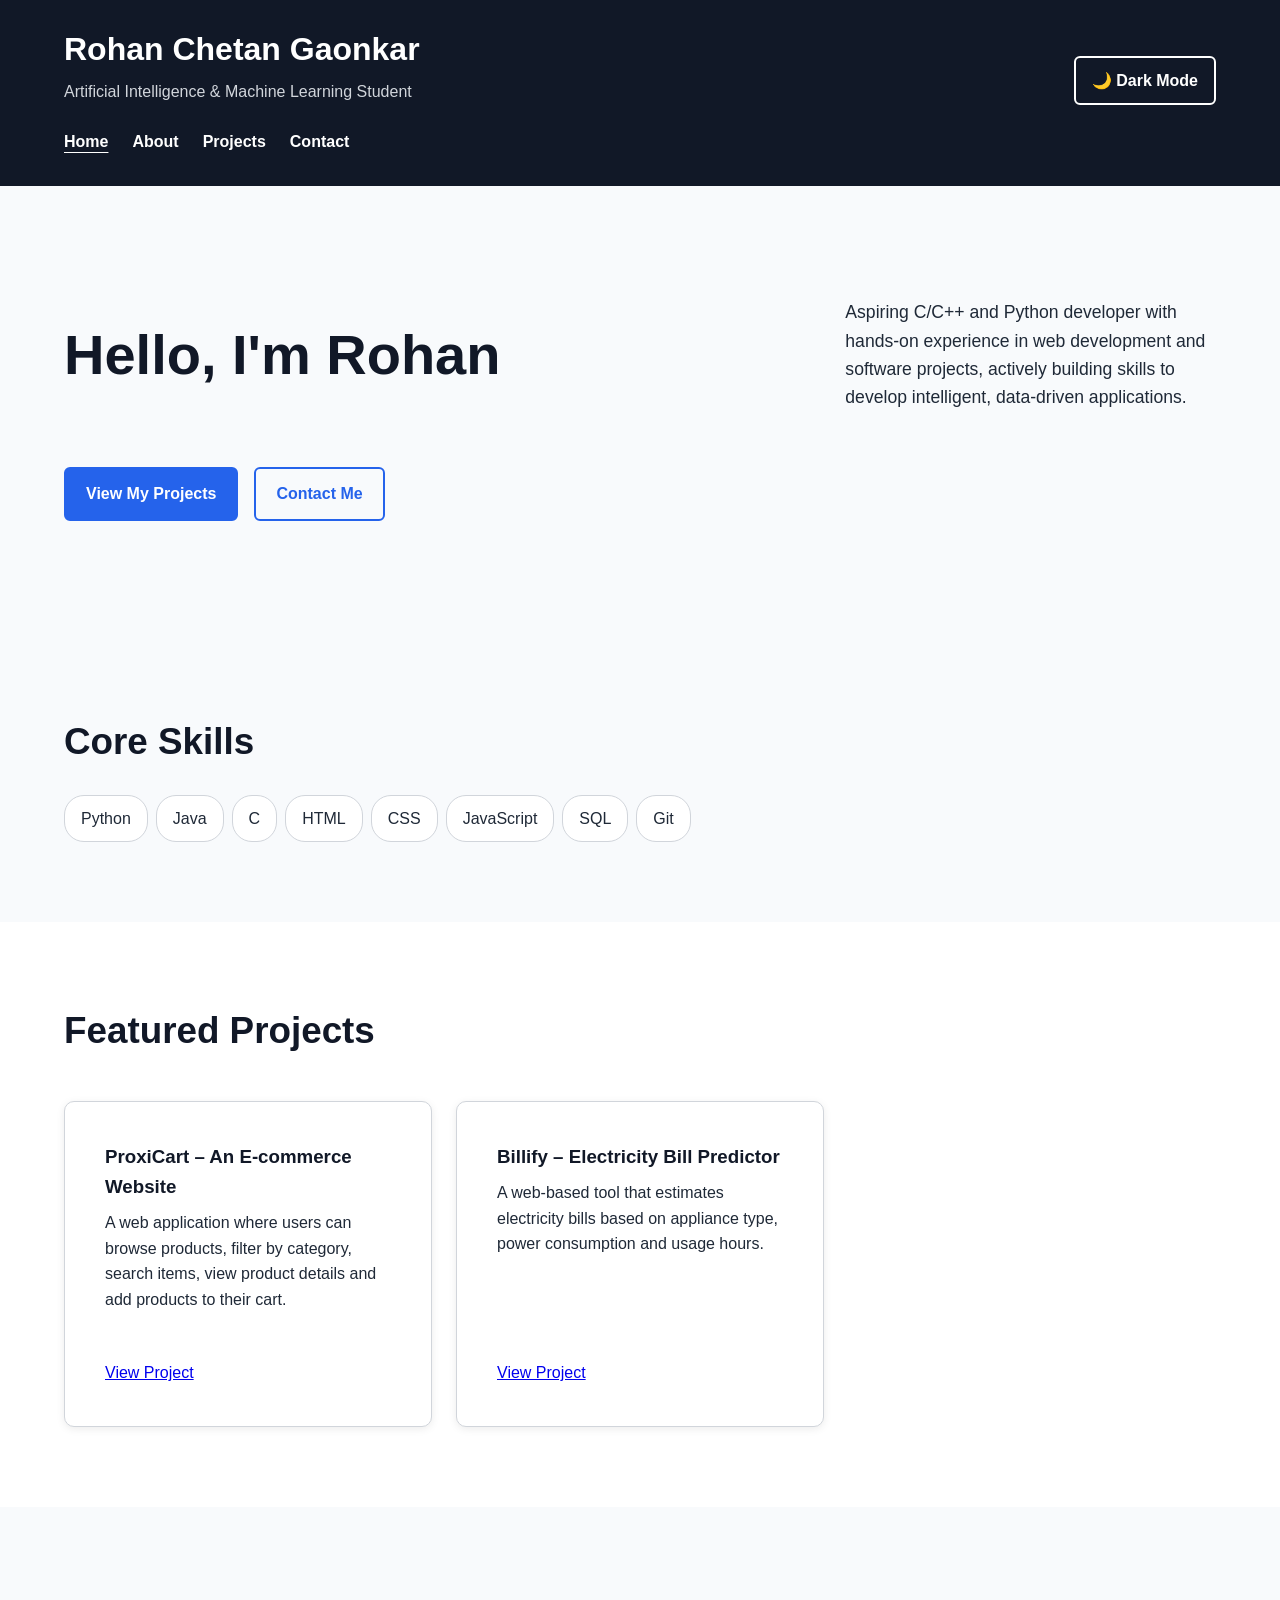
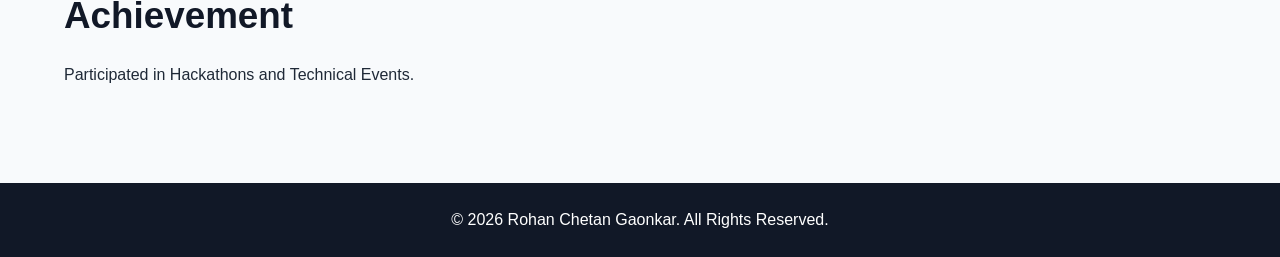
==== commit 5da646b6: "Update portfolio website" ====
--- a/index.html
+++ b/index.html
@@ -1,259 +1,259 @@
-<!DOCTYPE html>
-<html lang="en">
-
-<head>
-    <meta charset="UTF-8">
-
-    <meta name="viewport" content="width=device-width, initial-scale=1.0">
-
-    <title>Rohan Chetan Gaonkar | AI &amp; ML Portfolio</title>
-
-    <meta name="description"
-        content="Portfolio of Rohan Chetan Gaonkar, an aspiring AI and Machine Learning developer skilled in Python, Java, C, JavaScript, SQL and web development.">
-
-    <meta name="author" content="Rohan Chetan Gaonkar">
-
-    <meta name="robots" content="index, follow">
-
-    <link rel="canonical"
-        href="https://rohangaonkar3.github.io/portfolio/">
-
-    <link rel="stylesheet" href="css/style.css">
-</head>
-
-<body>
-
-    <!-- Skip Navigation -->
-    <a class="skip-link" href="#main-content">
-        Skip to main content
-    </a>
-
-    <!-- Header -->
-    <header role="banner">
-
-        <div class="container">
-
-            <!-- Header Top -->
-            <div class="header-top">
-
-                <div class="header-info">
-
-                    <h1>
-                        Rohan Chetan Gaonkar
-                    </h1>
-
-                    <p>
-                        Artificial Intelligence &amp; Machine Learning Student
-                    </p>
-
-                </div>
-
-                <!-- Theme Toggle -->
-                <button
-                    type="button"
-                    class="theme-toggle"
-                    id="themeToggle"
-                    aria-label="Toggle between light and dark mode">
-                    🌙 Dark Mode
-                </button>
-
-            </div>
-
-            <!-- Navigation -->
-            <nav aria-label="Primary Navigation">
-
-                <ul>
-
-                    <li>
-                        <a href="index.html" aria-current="page">
-                            Home
-                        </a>
-                    </li>
-
-                    <li>
-                        <a href="about.html">
-                            About
-                        </a>
-                    </li>
-
-                    <li>
-                        <a href="projects.html">
-                            Projects
-                        </a>
-                    </li>
-
-                    <li>
-                        <a href="contact.html">
-                            Contact
-                        </a>
-                    </li>
-
-                </ul>
-
-            </nav>
-
-        </div>
-
-    </header>
-
-    <!-- Main Content -->
-    <main id="main-content">
-
-        <!-- Hero Section -->
-        <section class="hero" aria-labelledby="hero-heading">
-
-            <div class="container">
-
-                <h2 id="hero-heading">
-                    Hello, I'm Rohan
-                </h2>
-
-                <p>
-                    Aspiring C/C++ and Python developer with hands-on
-                    experience in web development and software projects,
-                    actively building skills to develop intelligent,
-                    data-driven applications.
-                </p>
-
-                <div class="hero-buttons">
-
-                    <a href="projects.html" class="button">
-                        View My Projects
-                    </a>
-
-                    <a href="contact.html"
-                        class="button secondary-button">
-                        Contact Me
-                    </a>
-
-                </div>
-
-            </div>
-
-        </section>
-
-        <!-- Skills Section -->
-        <section class="skills" aria-labelledby="skills-heading">
-
-            <div class="container">
-
-                <h2 id="skills-heading">
-                    Core Skills
-                </h2>
-
-                <ul class="skills-list">
-
-                    <li>Python</li>
-                    <li>Java</li>
-                    <li>C</li>
-                    <li>HTML</li>
-                    <li>CSS</li>
-                    <li>JavaScript</li>
-                    <li>SQL</li>
-                    <li>Git</li>
-
-                </ul>
-
-            </div>
-
-        </section>
-
-        <!-- Featured Projects -->
-        <section class="featured-projects"
-            aria-labelledby="projects-heading">
-
-            <div class="container">
-
-                <h2 id="projects-heading">
-                    Featured Projects
-                </h2>
-
-                <div class="project-grid">
-
-                    <!-- ProxiCart -->
-                    <article class="project-card">
-
-                        <h3>
-                            ProxiCart – An E-commerce Website
-                        </h3>
-
-                        <p>
-                            A web application where users can browse
-                            products, filter by category, search items,
-                            view product details and add products to
-                            their cart.
-                        </p>
-
-                        <a href="projects.html"
-                            aria-label="Learn more about ProxiCart project">
-                            View Project
-                        </a>
-
-                    </article>
-
-                    <!-- Billify -->
-                    <article class="project-card">
-
-                        <h3>
-                            Billify – Electricity Bill Predictor
-                        </h3>
-
-                        <p>
-                            A web-based tool that estimates electricity
-                            bills based on appliance type, power
-                            consumption and usage hours.
-                        </p>
-
-                        <a href="projects.html"
-                            aria-label="Learn more about Billify project">
-                            View Project
-                        </a>
-
-                    </article>
-
-                </div>
-
-            </div>
-
-        </section>
-
-        <!-- Achievement Section -->
-        <section class="achievement"
-            aria-labelledby="achievement-heading">
-
-            <div class="container">
-
-                <h2 id="achievement-heading">
-                    Achievement
-                </h2>
-
-                <p>
-                    Participated in Hackathons and Technical Events.
-                </p>
-
-            </div>
-
-        </section>
-
-    </main>
-
-    <!-- Footer -->
-    <footer role="contentinfo">
-
-        <div class="container">
-
-            <p>
-                &copy; 2026 Rohan Chetan Gaonkar.
-                All Rights Reserved.
-            </p>
-
-        </div>
-
-    </footer>
-
-    <!-- JavaScript -->
-    <script src="js/script.js"></script>
-
-</body>
-
+<!DOCTYPE html>
+<html lang="en">
+
+<head>
+    <meta charset="UTF-8">
+
+    <meta name="viewport" content="width=device-width, initial-scale=1.0">
+
+    <title>Rohan Chetan Gaonkar | AI &amp; ML Portfolio</title>
+
+    <meta name="description"
+        content="Portfolio of Rohan Chetan Gaonkar, an aspiring AI and Machine Learning developer skilled in Python, Java, C, JavaScript, SQL and web development.">
+
+    <meta name="author" content="Rohan Chetan Gaonkar">
+
+    <meta name="robots" content="index, follow">
+
+    <link rel="canonical"
+        href="https://rohangaonkar3.github.io/portfolio/">
+
+    <link rel="stylesheet" href="css/style.css">
+</head>
+
+<body>
+
+    <!-- Skip Navigation -->
+    <a class="skip-link" href="#main-content">
+        Skip to main content
+    </a>
+
+    <!-- Header -->
+    <header role="banner">
+
+        <div class="container">
+
+            <!-- Header Top -->
+            <div class="header-top">
+
+                <div class="header-info">
+
+                    <h1>
+                        Rohan Chetan Gaonkar
+                    </h1>
+
+                    <p>
+                        Artificial Intelligence &amp; Machine Learning Student
+                    </p>
+
+                </div>
+
+                <!-- Theme Toggle -->
+                <button
+                    type="button"
+                    class="theme-toggle"
+                    id="themeToggle"
+                    aria-label="Toggle between light and dark mode">
+                    🌙 Dark Mode
+                </button>
+
+            </div>
+
+            <!-- Navigation -->
+            <nav aria-label="Primary Navigation">
+
+                <ul>
+
+                    <li>
+                        <a href="index.html" aria-current="page">
+                            Home
+                        </a>
+                    </li>
+
+                    <li>
+                        <a href="about.html">
+                            About
+                        </a>
+                    </li>
+
+                    <li>
+                        <a href="projects.html">
+                            Projects
+                        </a>
+                    </li>
+
+                    <li>
+                        <a href="contact.html">
+                            Contact
+                        </a>
+                    </li>
+
+                </ul>
+
+            </nav>
+
+        </div>
+
+    </header>
+
+    <!-- Main Content -->
+    <main id="main-content">
+
+        <!-- Hero Section -->
+        <section class="hero" aria-labelledby="hero-heading">
+
+            <div class="container">
+
+                <h2 id="hero-heading">
+                    Hello, I'm Rohan
+                </h2>
+
+                <p>
+                    Aspiring C/C++ and Python developer with hands-on
+                    experience in web development and software projects,
+                    actively building skills to develop intelligent,
+                    data-driven applications.
+                </p>
+
+                <div class="hero-buttons">
+
+                    <a href="projects.html" class="button">
+                        View My Projects
+                    </a>
+
+                    <a href="contact.html"
+                        class="button secondary-button">
+                        Contact Me
+                    </a>
+
+                </div>
+
+            </div>
+
+        </section>
+
+        <!-- Skills Section -->
+        <section class="skills" aria-labelledby="skills-heading">
+
+            <div class="container">
+
+                <h2 id="skills-heading">
+                    Core Skills
+                </h2>
+
+                <ul class="skills-list">
+
+                    <li>Python</li>
+                    <li>Java</li>
+                    <li>C</li>
+                    <li>HTML</li>
+                    <li>CSS</li>
+                    <li>JavaScript</li>
+                    <li>SQL</li>
+                    <li>Git</li>
+
+                </ul>
+
+            </div>
+
+        </section>
+
+        <!-- Featured Projects -->
+        <section class="featured-projects"
+            aria-labelledby="projects-heading">
+
+            <div class="container">
+
+                <h2 id="projects-heading">
+                    Featured Projects
+                </h2>
+
+                <div class="project-grid">
+
+                    <!-- ProxiCart -->
+                    <article class="project-card">
+
+                        <h3>
+                            ProxiCart – An E-commerce Website
+                        </h3>
+
+                        <p>
+                            A web application where users can browse
+                            products, filter by category, search items,
+                            view product details and add products to
+                            their cart.
+                        </p>
+
+                        <a href="projects.html"
+                            aria-label="Learn more about ProxiCart project">
+                            View Project
+                        </a>
+
+                    </article>
+
+                    <!-- Billify -->
+                    <article class="project-card">
+
+                        <h3>
+                            Billify – Electricity Bill Predictor
+                        </h3>
+
+                        <p>
+                            A web-based tool that estimates electricity
+                            bills based on appliance type, power
+                            consumption and usage hours.
+                        </p>
+
+                        <a href="projects.html"
+                            aria-label="Learn more about Billify project">
+                            View Project
+                        </a>
+
+                    </article>
+
+                </div>
+
+            </div>
+
+        </section>
+
+        <!-- Achievement Section -->
+        <section class="achievement"
+            aria-labelledby="achievement-heading">
+
+            <div class="container">
+
+                <h2 id="achievement-heading">
+                    Achievement
+                </h2>
+
+                <p>
+                    Participated in Hackathons and Technical Events.
+                </p>
+
+            </div>
+
+        </section>
+
+    </main>
+
+    <!-- Footer -->
+    <footer role="contentinfo">
+
+        <div class="container">
+
+            <p>
+                &copy; 2026 Rohan Chetan Gaonkar.
+                All Rights Reserved.
+            </p>
+
+        </div>
+
+    </footer>
+
+    <!-- JavaScript -->
+    <script src="js/script.js"></script>
+
+</body>
+
 </html>
--- a/css/style.css
+++ b/css/style.css
@@ -27,6 +27,7 @@
     --transition: 0.3s ease;
 }
 
+
 /* =========================================
    DARK THEME
    ========================================= */
@@ -46,6 +47,7 @@
     --shadow-sm: 0 2px 8px rgba(0, 0, 0, 0.3);
 }
 
+
 /* =========================================
    RESET
    ========================================= */
@@ -65,6 +67,7 @@
     line-height: 1.6;
     color: var(--text-color);
     background-color: var(--bg-color);
+
     transition:
         background-color var(--transition),
         color var(--transition);
@@ -81,6 +84,7 @@
     margin-inline: auto;
 }
 
+
 /* =========================================
    ACCESSIBILITY
    ========================================= */
@@ -89,6 +93,7 @@
     position: absolute;
     top: 10px;
     left: -9999px;
+
     z-index: 9999;
 
     padding: 12px 16px;
@@ -112,6 +117,7 @@
     outline-offset: 3px;
 }
 
+
 /* =========================================
    HEADER
    FLEXBOX
@@ -129,13 +135,35 @@
     gap: var(--spacing-sm);
 }
 
+
+/* =========================================
+   HEADER INFORMATION
+   ========================================= */
+
+.header-top {
+    display: flex;
+    align-items: flex-end;
+    justify-content: space-between;
+
+    gap: var(--spacing-md);
+}
+
+.header-info {
+    display: flex;
+    flex-direction: column;
+    gap: 0.25rem;
+}
+
 header h1 {
     font-size: clamp(1.5rem, 5vw, 2rem);
+    margin: 0;
 }
 
 header p {
     color: #d1d5db;
-}
+    margin: 0;
+}
+
 
 /* =========================================
    NAVIGATION
@@ -144,8 +172,9 @@
 
 nav ul {
     display: flex;
-    flex-direction: column;
-    gap: var(--spacing-xs);
+    flex-wrap: wrap;
+
+    gap: var(--spacing-md);
 
     list-style: none;
 }
@@ -171,12 +200,13 @@
     text-underline-offset: 5px;
 }
 
+
 /* =========================================
    THEME TOGGLE
    ========================================= */
 
 .theme-toggle {
-    align-self: flex-start;
+    flex-shrink: 0;
 
     padding: 0.6rem 1rem;
 
@@ -201,6 +231,7 @@
     color: var(--header-bg);
 }
 
+
 /* =========================================
    MAIN
    ========================================= */
@@ -235,6 +266,7 @@
     margin-bottom: var(--spacing-sm);
 }
 
+
 /* =========================================
    HERO
    CSS GRID
@@ -242,7 +274,6 @@
 
 .hero {
     padding: 5rem 0;
-
     background-color: var(--surface-color);
 }
 
@@ -259,6 +290,7 @@
     font-size: 1.1rem;
 }
 
+
 /* =========================================
    BUTTONS
    FLEXBOX
@@ -267,7 +299,9 @@
 .hero-buttons {
     display: flex;
     flex-direction: column;
+
     align-items: flex-start;
+
     gap: var(--spacing-sm);
 }
 
@@ -310,6 +344,7 @@
     color: #ffffff;
 }
 
+
 /* =========================================
    SKILLS
    FLEXBOX
@@ -318,6 +353,7 @@
 .skills-list {
     display: flex;
     flex-wrap: wrap;
+
     gap: var(--spacing-xs);
 
     list-style: none;
@@ -344,6 +380,7 @@
     box-shadow: var(--shadow-sm);
 }
 
+
 /* =========================================
    PROJECT GRID
    CSS GRID
@@ -381,7 +418,9 @@
 
 .project-card:hover {
     transform: translateY(-5px);
-    box-shadow: 0 8px 20px rgba(0, 0, 0, 0.12);
+
+    box-shadow:
+        0 8px 20px rgba(0, 0, 0, 0.12);
 }
 
 .project-card p {
@@ -396,6 +435,7 @@
     margin-bottom: 0.4rem;
 }
 
+
 /* =========================================
    ABOUT / EDUCATION / CERTIFICATIONS
    ========================================= */
@@ -416,6 +456,7 @@
     margin-bottom: 0.6rem;
 }
 
+
 /* =========================================
    CONTACT
    CSS GRID
@@ -423,6 +464,7 @@
 
 address {
     display: grid;
+
     gap: var(--spacing-xs);
 
     margin-top: var(--spacing-md);
@@ -443,6 +485,7 @@
     text-decoration: underline;
 }
 
+
 /* =========================================
    FORM
    CSS GRID
@@ -450,6 +493,7 @@
 
 form {
     display: grid;
+
     gap: var(--spacing-md);
 
     width: min(100%, 650px);
@@ -492,6 +536,7 @@
     border-color: var(--primary-color);
 }
 
+
 /* =========================================
    FOOTER
    ========================================= */
@@ -509,37 +554,23 @@
     margin: 0 auto;
 }
 
+
 /* =========================================
    TABLET
    ========================================= */
 
 @media (min-width: 600px) {
 
-    header .container {
-        flex-direction: row;
-        flex-wrap: wrap;
-        align-items: center;
-        justify-content: space-between;
-    }
-
-    nav ul {
-        flex-direction: row;
-        gap: var(--spacing-md);
-    }
-
-    .theme-toggle {
-        margin-left: auto;
+    .project-grid {
+        grid-template-columns: repeat(2, 1fr);
     }
 
     .hero-buttons {
         flex-direction: row;
         align-items: center;
     }
-
-    .project-grid {
-        grid-template-columns: repeat(2, 1fr);
-    }
-}
+}
+
 
 /* =========================================
    DESKTOP
@@ -565,6 +596,7 @@
     }
 }
 
+
 /* =========================================
    LARGE DESKTOP
    ========================================= */
@@ -579,6 +611,28 @@
         padding: 7rem 0;
     }
 }
+
+
+/* =========================================
+   MOBILE HEADER
+   ========================================= */
+
+@media (max-width: 599px) {
+
+    .header-top {
+        align-items: flex-start;
+    }
+
+    .theme-toggle {
+        padding: 0.5rem 0.75rem;
+        font-size: 0.9rem;
+    }
+
+    nav ul {
+        gap: 0.75rem 1rem;
+    }
+}
+
 
 /* =========================================
    REDUCED MOTION
@@ -596,4 +650,4 @@
         transition: none !important;
         animation: none !important;
     }
-}
+}
